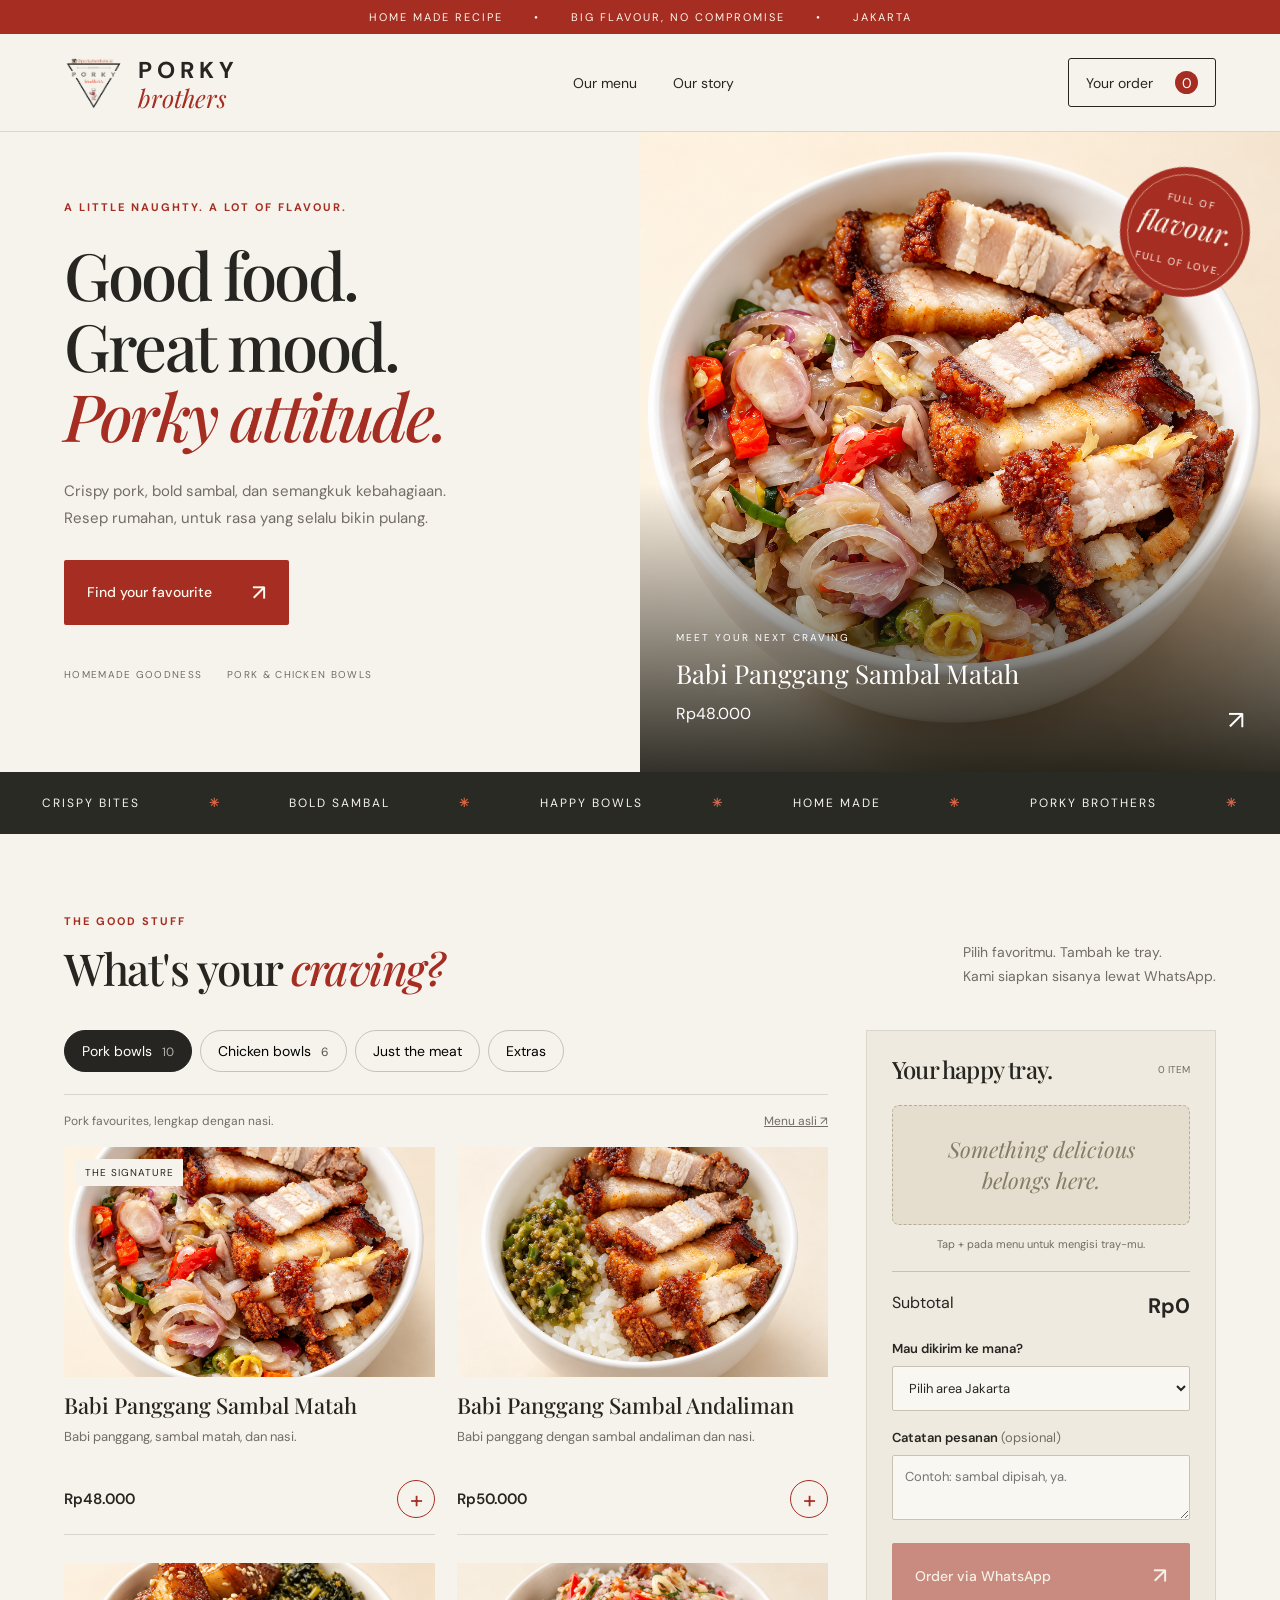
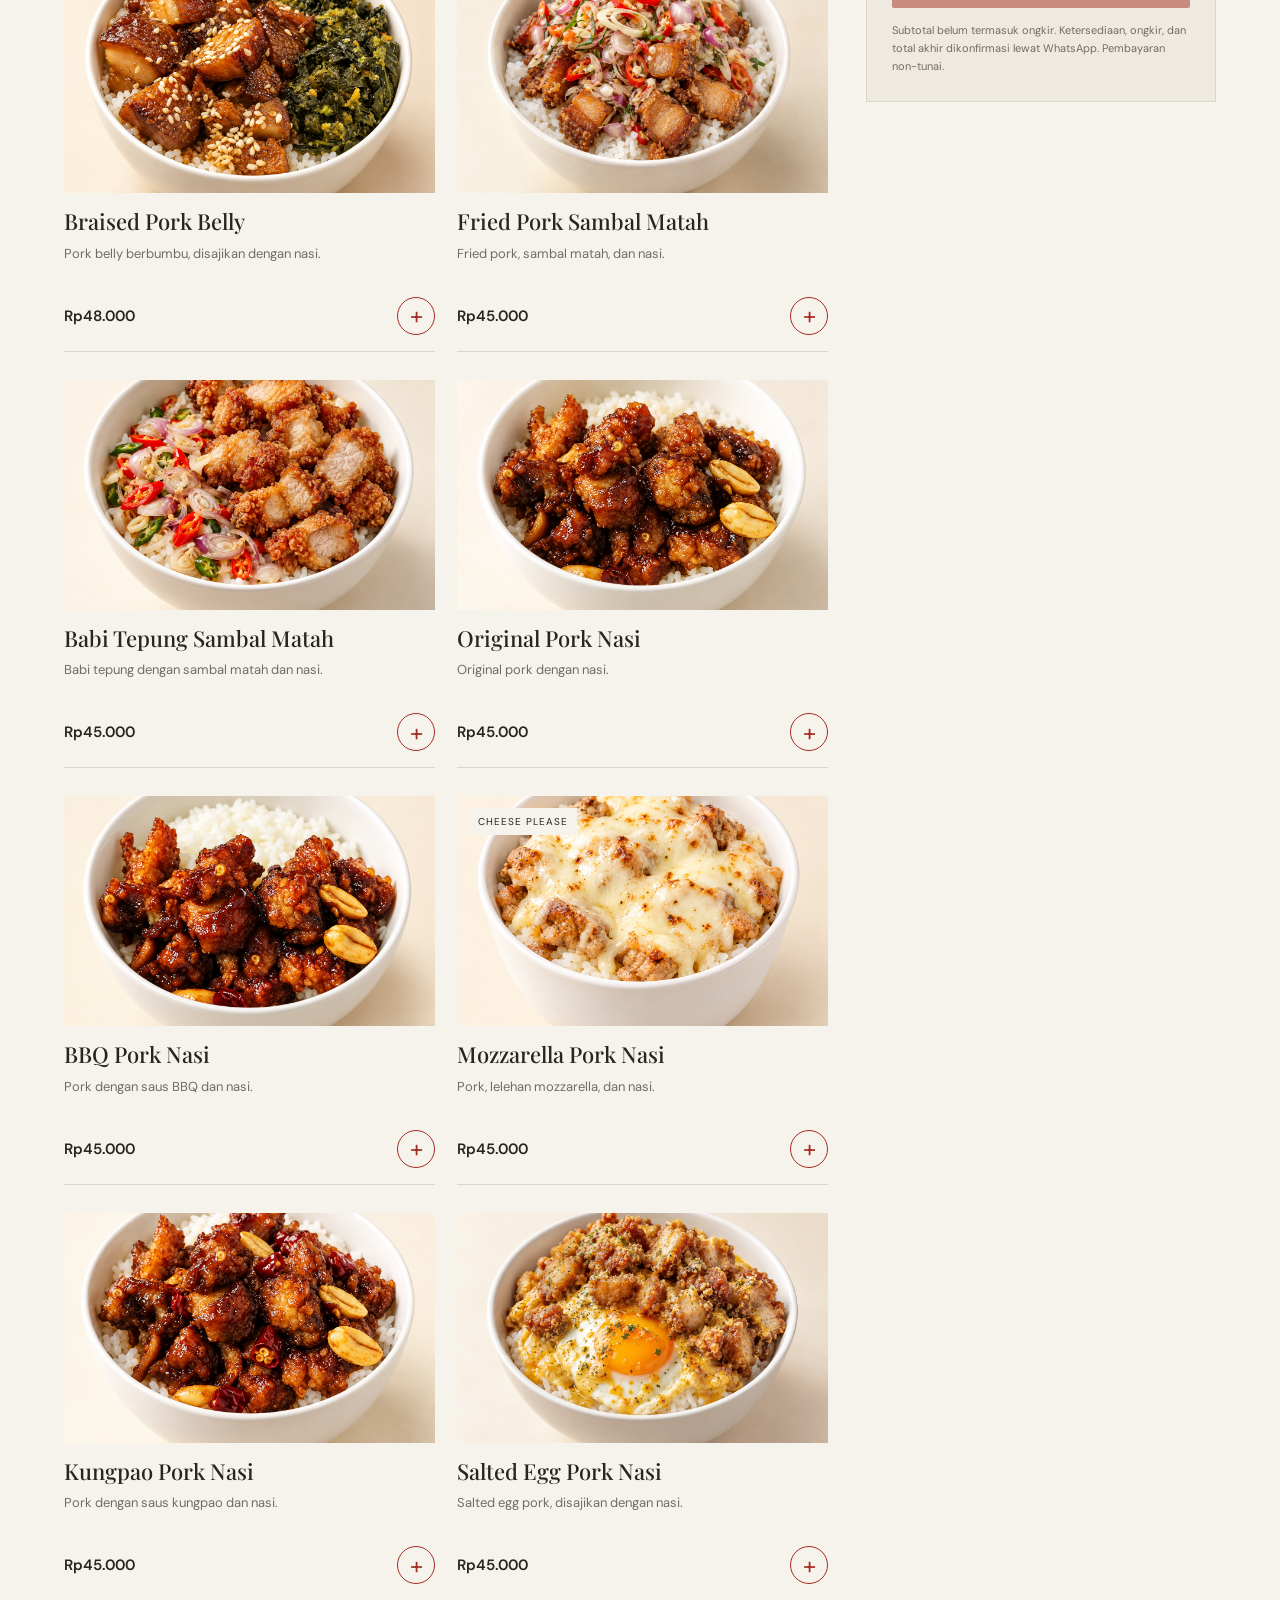
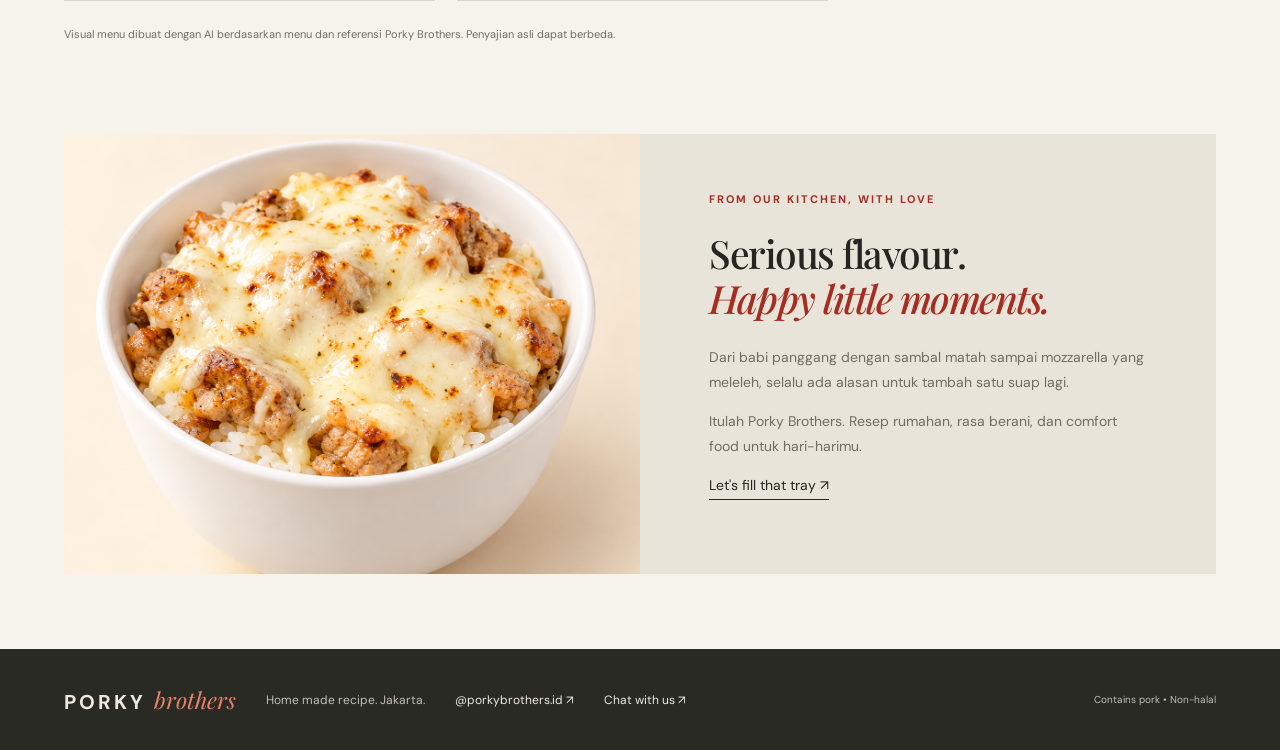
==== classic/index.html @ d67dcb83 "Publish three Porky Brothers website concepts" ====
<!doctype html>
<html lang="id"><head><meta charset="UTF-8"><meta name="viewport" content="width=device-width, initial-scale=1"><meta name="theme-color" content="#a52d22"><meta name="description" content="Porky Brothers — homemade pork and chicken rice bowls. Pilih menu favoritmu, pilih area Jakarta, dan pesan langsung lewat WhatsApp."><link rel="icon" href="../assets/logo.jpeg"><title>Porky Brothers — Big flavour. Happy bowls.</title><link rel="stylesheet" href="style.css"></head><body>
<div class="announcement">HOME MADE RECIPE <span>•</span> BIG FLAVOUR, NO COMPROMISE <span>•</span> JAKARTA</div>
<header><a class="brand" href="#" aria-label="Porky Brothers home"><img src="../assets/logo.jpeg" alt="Porky Brothers logo"><span>PORKY<em>brothers</em></span></a><nav aria-label="Navigasi utama"><a href="#menu">Our menu</a><a href="#story">Our story</a></nav><a class="bag" href="#order">Your order <span id="bag-count">0</span></a></header>
<main><section class="hero"><div class="hero-copy"><p class="eyebrow">A LITTLE NAUGHTY. A LOT OF FLAVOUR.</p><h1>Good food.<br>Great mood.<br><em>Porky attitude.</em></h1><p class="intro">Crispy pork, bold sambal, dan semangkuk kebahagiaan. Resep rumahan, untuk rasa yang selalu bikin pulang.</p><a class="button" href="#menu">Find your favourite <span>↗</span></a><div class="hero-bottom"><span>HOMEMADE GOODNESS</span><span>PORK & CHICKEN BOWLS</span></div></div><div class="hero-photo"><img src="../shared/generated/p1.png" alt="Babi panggang dengan sambal matah dan nasi" fetchpriority="high"><div class="round-stamp">FULL OF<br><i>flavour.</i><br>FULL OF LOVE.</div><div class="photo-caption"><span>MEET YOUR NEXT CRAVING</span><strong>Babi Panggang Sambal Matah</strong><span>Rp48.000 <a href="#menu" aria-label="Lihat menu">↗</a></span></div></div></section>
<div class="ribbon" aria-hidden="true">CRISPY BITES <b>✳</b> BOLD SAMBAL <b>✳</b> HAPPY BOWLS <b>✳</b> HOME MADE <b>✳</b> PORKY BROTHERS <b>✳</b></div>
<section class="menu-section" id="menu"><div class="section-heading"><div><p class="eyebrow">THE GOOD STUFF</p><h2>What's your <em>craving?</em></h2></div><p>Pilih favoritmu. Tambah ke tray.<br>Kami siapkan sisanya lewat WhatsApp.</p></div><div class="shop-layout"><div class="catalog"><div class="filters" role="group" aria-label="Kategori menu"><button class="active" data-category="pork" aria-pressed="true">Pork bowls <span>10</span></button><button data-category="chicken" aria-pressed="false">Chicken bowls <span>6</span></button><button data-category="meat" aria-pressed="false">Just the meat</button><button data-category="extras" aria-pressed="false">Extras</button></div><div class="menu-note"><span id="category-note">Pork favourites, lengkap dengan nasi.</span><a href="../assets/menu.png" target="_blank" rel="noopener">Menu asli ↗</a></div><div id="products" class="products"></div><p class="photo-note">Visual menu dibuat dengan AI berdasarkan menu dan referensi Porky Brothers. Penyajian asli dapat berbeda.</p></div>
<aside class="order-panel" id="order"><div class="order-heading"><h2>Your happy tray.</h2><span id="tray-count">0 ITEM</span></div><div id="tray" class="tray"><p>Something delicious<br>belongs here.</p></div><p id="tray-hint">Tap + pada menu untuk mengisi tray-mu.</p><div id="cart-items"></div><div class="subtotal"><span>Subtotal</span><strong id="total">Rp0</strong></div><form id="order-form"><label for="area">Mau dikirim ke mana?</label><select id="area" required><option value="">Pilih area Jakarta</option><option value="Jakarta Barat (West Jakarta)">Jakarta Barat / West</option><option value="Jakarta Selatan (South Jakarta)">Jakarta Selatan / South</option><option value="Jakarta Timur (East Jakarta)">Jakarta Timur / East</option><option value="Jakarta Pusat (Central Jakarta)">Jakarta Pusat / Central</option><option value="Jakarta Utara (North Jakarta)">Jakarta Utara / North</option></select><label for="notes">Catatan pesanan <span>(opsional)</span></label><textarea id="notes" rows="2" maxlength="500" placeholder="Contoh: sambal dipisah, ya."></textarea><button class="button checkout" id="checkout" type="submit" disabled>Order via WhatsApp <span>↗</span></button><p class="fine">Subtotal belum termasuk ongkir. Ketersediaan, ongkir, dan total akhir dikonfirmasi lewat WhatsApp. Pembayaran non-tunai.</p></form></aside></div></section>
<section class="story" id="story"><div class="story-photo"><img src="../shared/generated/p8.png" loading="lazy" alt="Mozzarella meleleh di atas rice bowl Porky Brothers"></div><div class="story-copy"><p class="eyebrow">FROM OUR KITCHEN, WITH LOVE</p><h2>Serious flavour.<br><em>Happy little moments.</em></h2><p>Dari babi panggang dengan sambal matah sampai mozzarella yang meleleh, selalu ada alasan untuk tambah satu suap lagi.</p><p>Itulah Porky Brothers. Resep rumahan, rasa berani, dan comfort food untuk hari-harimu.</p><a href="#menu">Let's fill that tray ↗</a></div></section></main><footer><a class="footer-brand" href="#">PORKY <em>brothers</em></a><p>Home made recipe. Jakarta.</p><a href="https://www.instagram.com/porkybrothers.id/" target="_blank" rel="noopener">@porkybrothers.id ↗</a><a href="https://wa.me/6285881541029" target="_blank" rel="noopener">Chat with us ↗</a><small>Contains pork • Non-halal</small></footer><a href="#order" class="mobile-cart" id="mobile-cart">Your tray <span id="mobile-summary">0 item · Rp0</span><b>↗</b></a><div id="toast" role="status" aria-live="polite"></div><script src="app.js"></script></body></html>
---- classic/style.css ----
@import url('https://fonts.googleapis.com/css2?family=DM+Sans:wght@400;500;600;700&family=Playfair+Display:ital,wght@0,500;0,600;0,700;1,500;1,600&display=swap');
:root{--paper:#f6f3ec;--ink:#262521;--red:#a52d22;--line:#dad6cc;--muted:#716d64}*{box-sizing:border-box}html{scroll-behavior:smooth;scroll-padding-top:110px}body{margin:0;background:var(--paper);color:var(--ink);font:16px 'DM Sans',sans-serif}a{color:inherit;text-decoration:none}button,input,select,textarea{font:inherit}button,a,select,textarea{-webkit-tap-highlight-color:transparent}button,a{touch-action:manipulation}button{cursor:pointer}button:disabled{cursor:not-allowed;opacity:.5}a:focus-visible,button:focus-visible,select:focus-visible,textarea:focus-visible{outline:3px solid #ce8e32;outline-offset:4px}.announcement{background:var(--red);color:#fff7eb;text-align:center;padding:10px;font-size:11px;letter-spacing:2px}.announcement span{margin:0 26px}header{height:98px;display:flex;align-items:center;justify-content:space-between;padding:0 5%;border-bottom:1px solid var(--line);background:var(--paper);position:sticky;top:0;z-index:20}.brand{display:flex;align-items:center;gap:12px}.brand img{width:62px;height:62px;object-fit:contain;mix-blend-mode:multiply}.brand>span{font-size:23px;letter-spacing:5px;font-weight:700}.brand em{display:block;letter-spacing:0;font:italic 25px 'Playfair Display',serif;color:var(--red);line-height:1}nav{display:flex;gap:36px;font-size:14px}.bag{border:1px solid var(--ink);border-radius:3px;padding:12px 17px;font-size:14px}.bag span{display:inline-grid;place-items:center;background:var(--red);color:white;border-radius:50%;width:23px;height:23px;margin-left:18px}.hero{display:grid;grid-template-columns:1fr 1fr;min-height:640px}.hero-copy{padding:68px 9% 30px 10%}.eyebrow{font-size:11px;font-weight:700;letter-spacing:2px;margin:0 0 25px;color:var(--red)}h1,h2,p{margin-top:0}h1{font:500 clamp(48px,5.1vw,78px)/1.08 'Playfair Display',Georgia,serif;letter-spacing:-2.8px;margin-bottom:27px}h1 em,h2 em{color:var(--red);font-weight:500}.intro{max-width:390px;color:var(--muted);line-height:1.8;font-size:15px}.button{background:var(--red);color:#fff8ed;border:0;padding:18px 23px;display:inline-flex;align-items:center;justify-content:space-between;gap:40px;font-weight:500;font-size:14px;border-radius:2px}.button:hover{background:#842217}.button span{font-size:22px}.hero-copy>.button{margin-top:13px}.hero-bottom{display:flex;gap:25px;flex-wrap:wrap;margin-top:43px;font-size:10px;letter-spacing:1.3px;color:var(--muted)}.hero-photo{position:relative;min-height:620px;overflow:hidden;background:#433c2e}.hero-photo>img{width:100%;height:100%;position:absolute;object-fit:cover;transition:transform 1s}.hero-photo:hover>img{transform:scale(1.035)}.hero-photo:after{content:'';position:absolute;inset:55% 0 0;background:linear-gradient(transparent,#15150fde)}.round-stamp{position:absolute;top:35px;right:30px;z-index:1;border-radius:50%;width:130px;height:130px;background:var(--red);color:#fff7eb;display:flex;flex-direction:column;justify-content:center;text-align:center;font-size:10px;letter-spacing:1.5px;transform:rotate(12deg);outline:1px solid #d59479;outline-offset:-8px}.round-stamp i{font:italic 28px 'Playfair Display',serif;letter-spacing:0}.photo-caption{position:absolute;bottom:35px;left:36px;right:36px;z-index:2;color:white;display:grid;gap:12px}.photo-caption>span:first-child{font-size:10px;letter-spacing:2px}.photo-caption strong{font:26px 'Playfair Display',serif}.photo-caption a{float:right;font-size:26px}.ribbon{background:#292a24;color:#f6f3ec;padding:23px 20px;display:flex;justify-content:space-around;gap:25px;white-space:nowrap;overflow:hidden;font-size:12px;letter-spacing:2px}.ribbon b{color:#d76548}.menu-section{padding:80px 5%}.section-heading{display:flex;justify-content:space-between;align-items:end;margin-bottom:36px}.section-heading .eyebrow{margin-bottom:15px}h2{font:500 44px/1.15 'Playfair Display',serif;letter-spacing:-1.5px;margin-bottom:0}.section-heading>p{color:var(--muted);font-size:14px;line-height:1.7;margin-bottom:5px}.shop-layout{display:grid;grid-template-columns:minmax(0,1fr) 350px;gap:38px}.filters{display:flex;gap:8px;flex-wrap:wrap;padding-bottom:22px;border-bottom:1px solid var(--line)}.filters button{background:transparent;border:1px solid #c8c3b9;border-radius:30px;padding:11px 17px;font-size:14px}.filters button.active{color:white;background:var(--ink);border-color:var(--ink)}.filters span{margin-left:6px;opacity:.65;font-size:12px}.menu-note{display:flex;justify-content:space-between;gap:10px;color:var(--muted);font-size:12px;padding:18px 0}.menu-note a{text-decoration:underline;white-space:nowrap}.products{display:grid;grid-template-columns:repeat(2,minmax(0,1fr));gap:28px 22px}.product{position:relative;min-width:0}.product-photo{height:230px;overflow:hidden;background:#e9e3d8;position:relative}.product-photo img{width:100%;height:100%;object-fit:cover;transition:transform .5s}.product:hover img{transform:scale(1.04)}.product-photo .tag{position:absolute;top:12px;left:12px;background:var(--paper);padding:7px 9px;font-size:10px;letter-spacing:1px}.product-photo .example{position:absolute;bottom:0;left:0;right:0;background:#262521bd;color:white;font-size:11px;padding:7px 10px}.product h3{font:500 22px/1.25 'Playfair Display',serif;margin:15px 0 8px}.product .description{font-size:13px;line-height:1.6;color:var(--muted);min-height:41px;margin:0 0 12px}.product-bottom{display:flex;justify-content:space-between;align-items:center;border-bottom:1px solid var(--line);padding-bottom:16px}.price{font-weight:600;font-size:15px}.add{width:38px;height:38px;border:1px solid var(--red);color:var(--red);background:transparent;font-size:24px;border-radius:50%}.add:hover{background:var(--red);color:white}.selected-label{font-size:12px;color:var(--red);margin-left:auto;margin-right:10px}.order-panel{align-self:start;position:sticky;top:120px;border:1px solid var(--line);padding:25px;background:#eeeadf;scroll-margin-top:110px}.order-heading{display:flex;align-items:center;justify-content:space-between;gap:10px}.order-heading h2{font-size:24px;letter-spacing:-.8px}.order-heading>span{font-size:10px;white-space:nowrap;color:var(--muted)}.tray{border:1px dashed #b6ac97;border-radius:7px;min-height:120px;margin-top:22px;padding:16px;display:flex;flex-wrap:wrap;gap:8px;justify-content:center;align-items:center;background:#e5dece}.tray>p{color:#857b66;text-align:center;font:italic 22px/1.4 'Playfair Display',serif;margin:0}.tray img{width:65px;height:65px;border-radius:50%;object-fit:cover;border:3px solid #faf8ef;box-shadow:0 3px 5px #26252120;animation:drop .45s both}.tray .extra-chip{padding:7px 9px;border-radius:15px;background:#faf8ef;font-size:12px;animation:drop .4s both}#tray-hint{font-size:11px;text-align:center;color:var(--muted);margin:12px 0 20px}.cart-row{display:grid;grid-template-columns:1fr auto;gap:8px;padding:12px 0;border-top:1px solid var(--line)}.cart-row strong{font-size:13px;font-weight:500;line-height:1.5}.cart-row .line-price{font-size:12px;color:var(--muted);display:block}.quantity{display:flex;align-items:center;gap:9px;font-size:13px}.quantity button{width:28px;height:30px;background:transparent;border:1px solid #bdb5a7;border-radius:3px}.subtotal{display:flex;justify-content:space-between;border-top:1px solid #c8c0b0;padding:20px 0;margin-top:8px}.subtotal strong{font-size:21px}label{display:block;font-size:13px;font-weight:600;margin-bottom:9px}label span{font-weight:400;color:var(--muted)}select,textarea{width:100%;padding:12px;border:1px solid #c9c2b4;background:#f9f7f1;color:var(--ink);border-radius:2px;font-size:13px;margin-bottom:18px}textarea{resize:vertical;min-height:65px}.checkout{width:100%;gap:8px}.fine,.photo-note{font-size:11px;color:var(--muted);line-height:1.65}.fine{margin:13px 0 0}.photo-note{margin-top:24px}.extra-photo{height:100px;display:flex;align-items:center;justify-content:center;background:#e8e0d0;font:italic 30px 'Playfair Display',serif;color:var(--red)}.story{display:grid;grid-template-columns:1fr 1fr;background:#e9e4d9;margin:0 5% 75px}.story-photo{height:440px;overflow:hidden}.story-photo img{width:100%;height:100%;object-fit:cover;object-position:center 40%}.story-copy{padding:58px 12%}.story h2{font-size:39px;margin-bottom:24px}.story p:not(.eyebrow){font-size:14px;line-height:1.8;color:var(--muted)}.story-copy>a{font-size:14px;border-bottom:1px solid var(--ink);padding-bottom:5px}footer{background:#292a24;color:#eee9df;display:flex;align-items:center;gap:30px;padding:35px 5%;flex-wrap:wrap;font-size:12px}footer p{margin:0;color:#c3bfb4}.footer-brand{font-weight:700;letter-spacing:3px;font-size:20px}.footer-brand em{font:italic 23px 'Playfair Display',serif;letter-spacing:0;color:#e58468}footer small{margin-left:auto;color:#c3bfb4}.mobile-cart{display:none}#toast{position:fixed;left:50%;bottom:28px;transform:translate(-50%,30px);background:#292a24;color:white;border:1px solid #706957;border-radius:4px;padding:13px 22px;font-size:14px;z-index:40;opacity:0;pointer-events:none;transition:.25s;max-width:90%;text-align:center}#toast.show{opacity:1;transform:translate(-50%,0)}@keyframes drop{from{opacity:0;transform:translateY(-25px) rotate(-12deg) scale(.7)}to{opacity:1;transform:none}}@media(min-width:1550px){body{max-width:1700px;margin:auto}.hero-copy{padding-top:85px}}@media(max-width:1100px){.shop-layout{grid-template-columns:minmax(0,1fr) 310px;gap:24px}.product-photo{height:185px}.hero{min-height:550px}.hero-photo{min-height:550px}.hero-copy{padding-top:48px}h1{font-size:59px}.hero-bottom{gap:12px}.story-copy{padding:45px 9%}}@media(max-width:800px){header{height:80px;padding:0 5%}nav{display:none}.brand img{width:46px;height:46px}.brand>span{font-size:19px}.brand em{font-size:21px}.bag{padding:9px 12px}.hero-copy{padding:38px 8%}.hero{grid-template-columns:1fr}.hero-photo{min-height:430px}.hero h1{font-size:64px}.hero-bottom{margin-top:25px}.hero .intro{max-width:460px}.round-stamp{width:110px;height:110px}.hero-photo img{object-position:center 47%}.ribbon{justify-content:flex-start}.menu-section{padding:48px 5%}.section-heading{display:block}.section-heading>p{margin-top:18px}.section-heading h2{font-size:39px}.shop-layout{grid-template-columns:1fr}.order-panel{position:static;margin-top:22px;padding:25px}.product-photo{height:220px}.story{grid-template-columns:1fr;margin-bottom:40px}.story-photo{height:300px}.story-copy{padding:35px 8%}.story h2{font-size:36px}footer{padding-bottom:110px;gap:20px}footer small{margin:0;width:100%}.mobile-cart{display:flex;position:fixed;bottom:16px;left:5%;right:5%;justify-content:space-between;align-items:center;background:var(--red);color:white;padding:18px 20px;border-radius:4px;box-shadow:0 5px 25px #0003;z-index:30;font-size:14px}.mobile-cart span{font-size:13px}#toast{bottom:87px}.announcement{font-size:9px;letter-spacing:1px}.announcement span{margin:0 9px}}@media(max-width:440px){.hero h1{font-size:53px;letter-spacing:-2px}.hero-photo{min-height:360px}.photo-caption{left:24px;right:24px}.photo-caption strong{font-size:23px}.products{gap:24px 14px}.product-photo{height:165px}.product h3{font-size:19px}.product .description{font-size:12px;min-height:58px}.filters{gap:7px}.filters button{padding:10px 12px;font-size:12px}.menu-note{font-size:11px}.selected-label{font-size:11px;margin-right:5px}.price{font-size:13px}.add{width:33px;height:33px}.hero-copy{padding:35px 6%}.product-photo .tag{font-size:8px;padding:6px;left:8px;top:8px}}@media(prefers-reduced-motion:reduce){html{scroll-behavior:auto}*,*:before,*:after{animation:none!important;transition:none!important}}
.menu-crop{width:100%;height:100%;background-image:url("../assets/menu.png");background-repeat:no-repeat}.matah-crop{background-size:735% 582%;background-position:21.4% 24.5%}.egg-crop{background-size:826% 646%;background-position:69.4% 49.2%}.product:has(.extra-photo) .product-photo{height:100px}
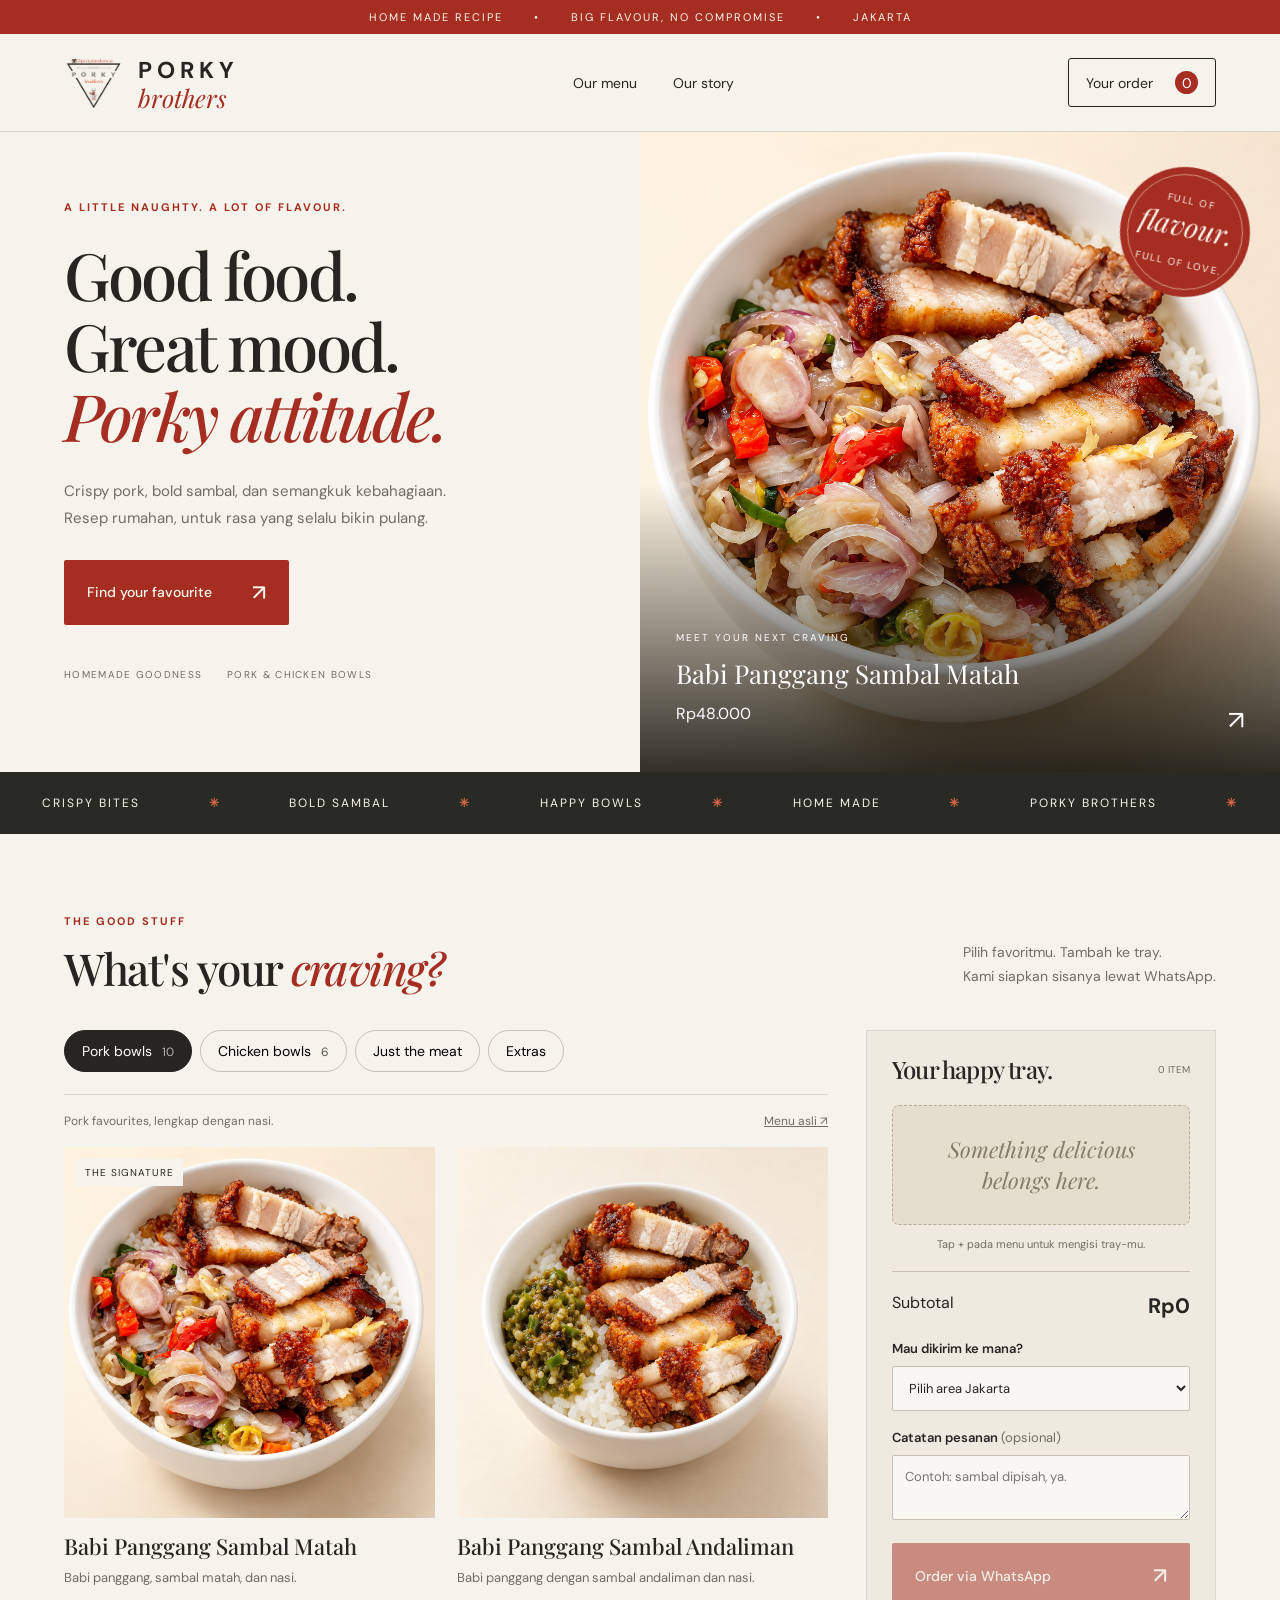
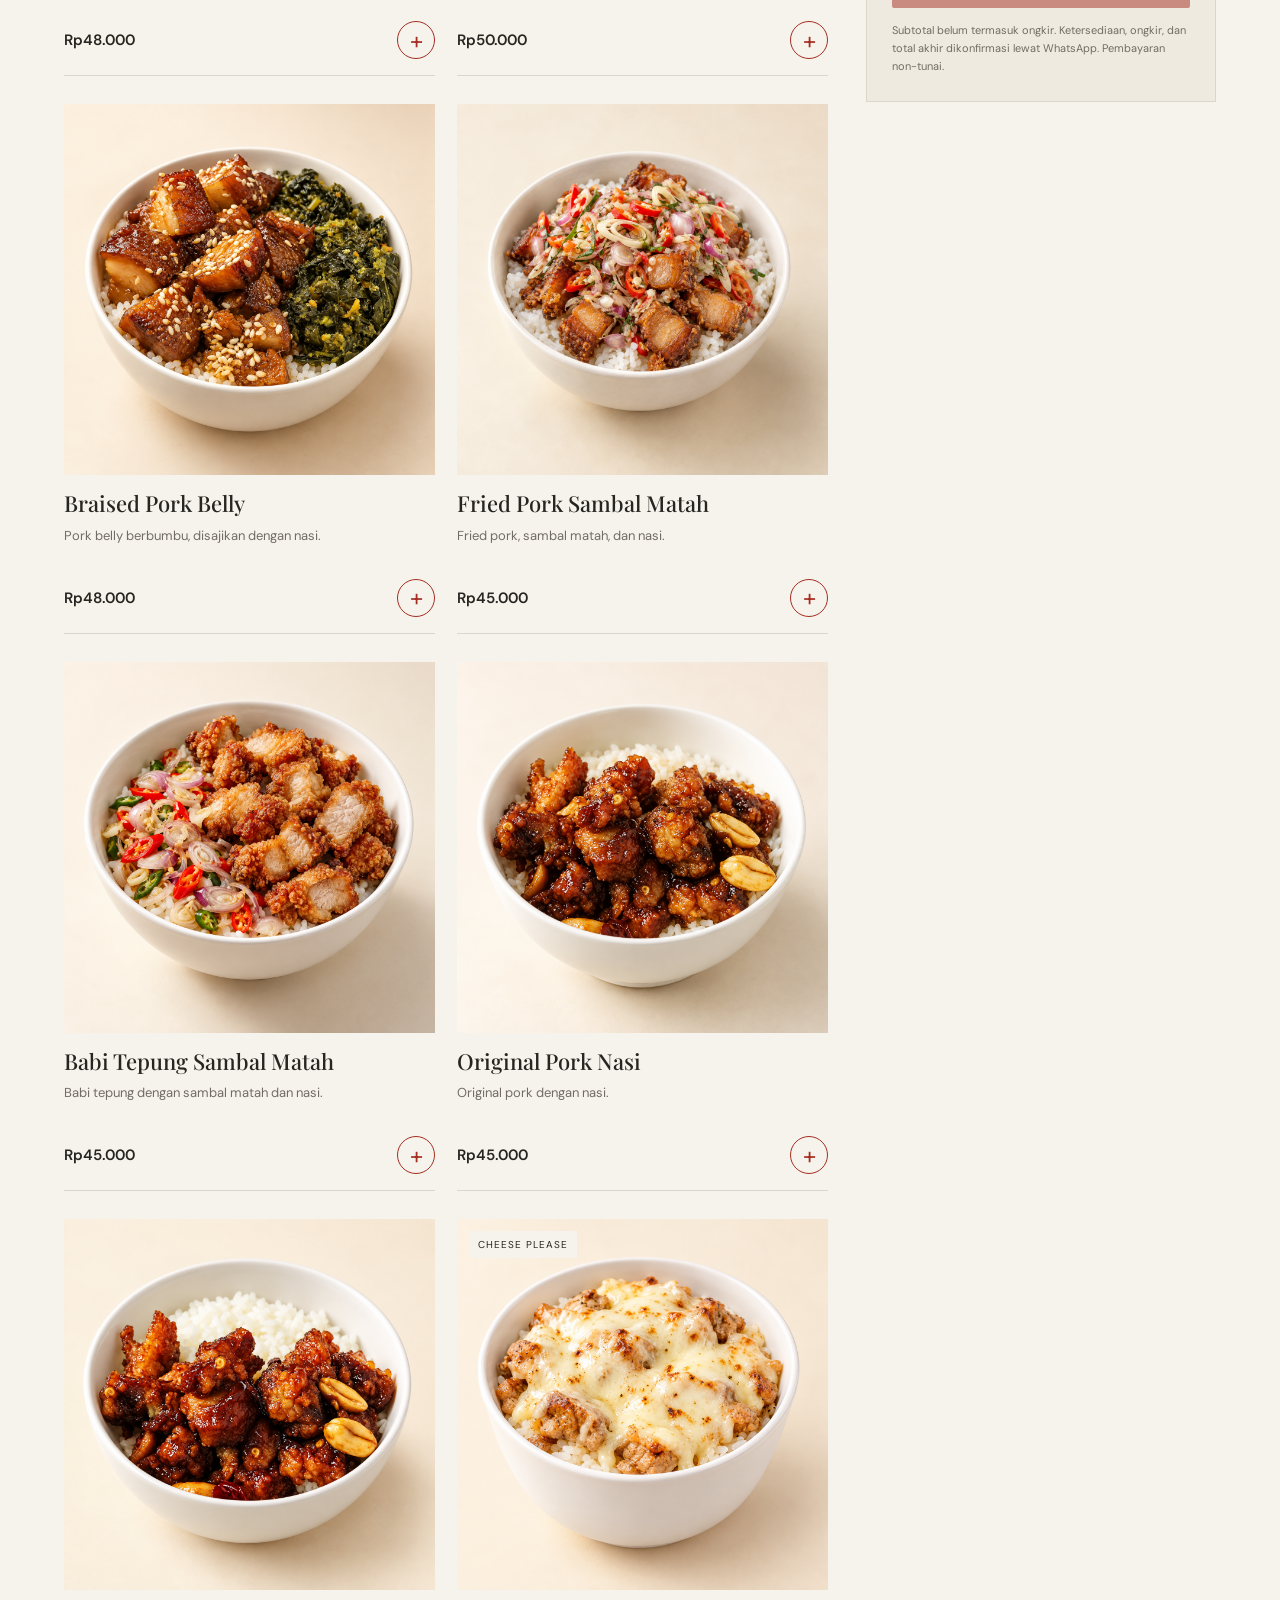
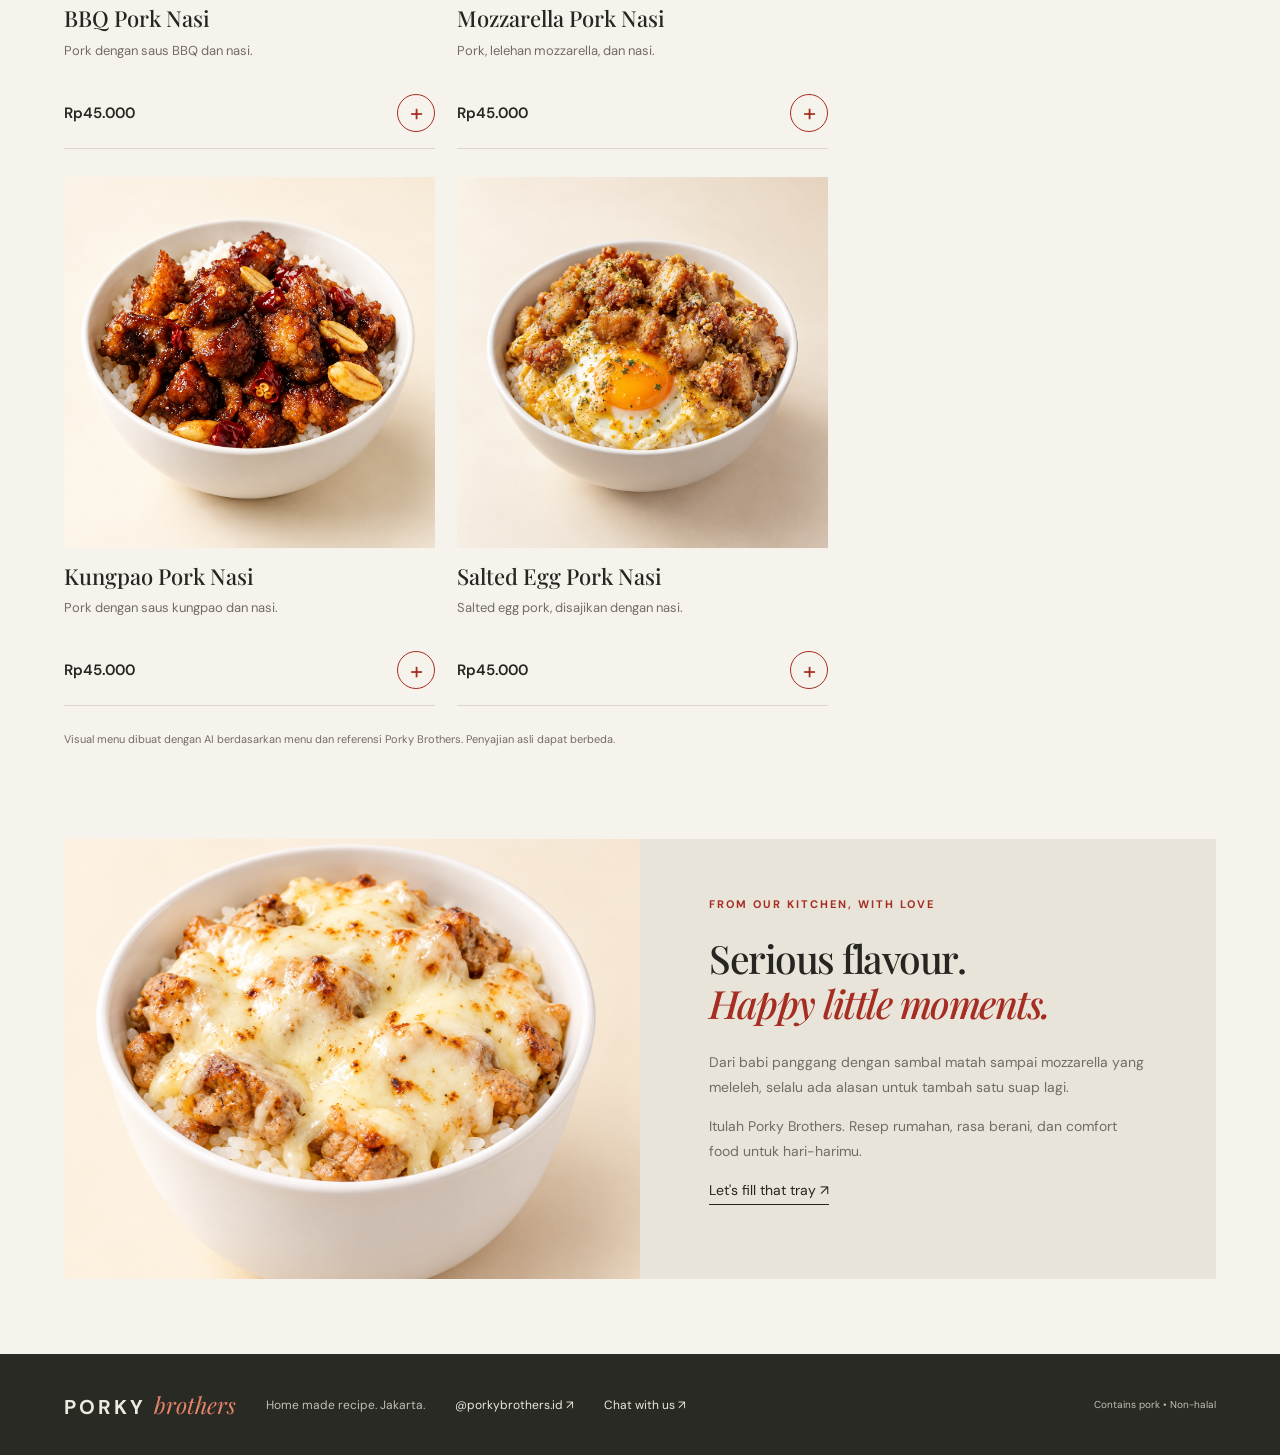
==== commit 1c85b12e: "Refresh cached classic image styles" ====
--- a/classic/index.html
+++ b/classic/index.html
@@ -1,5 +1,5 @@
 <!doctype html>
-<html lang="id"><head><meta charset="UTF-8"><meta name="viewport" content="width=device-width, initial-scale=1"><meta name="theme-color" content="#a52d22"><meta name="description" content="Porky Brothers — homemade pork and chicken rice bowls. Pilih menu favoritmu, pilih area Jakarta, dan pesan langsung lewat WhatsApp."><link rel="icon" href="../assets/logo.jpeg"><title>Porky Brothers — Big flavour. Happy bowls.</title><link rel="stylesheet" href="style.css"></head><body>
+<html lang="id"><head><meta charset="UTF-8"><meta name="viewport" content="width=device-width, initial-scale=1"><meta name="theme-color" content="#a52d22"><meta name="description" content="Porky Brothers — homemade pork and chicken rice bowls. Pilih menu favoritmu, pilih area Jakarta, dan pesan langsung lewat WhatsApp."><link rel="icon" href="../assets/logo.jpeg"><title>Porky Brothers — Big flavour. Happy bowls.</title><link rel="stylesheet" href="style.css?v=full-menu-images"></head><body>
 <div class="announcement">HOME MADE RECIPE <span>•</span> BIG FLAVOUR, NO COMPROMISE <span>•</span> JAKARTA</div>
 <header><a class="brand" href="#" aria-label="Porky Brothers home"><img src="../assets/logo.jpeg" alt="Porky Brothers logo"><span>PORKY<em>brothers</em></span></a><nav aria-label="Navigasi utama"><a href="#menu">Our menu</a><a href="#story">Our story</a></nav><a class="bag" href="#order">Your order <span id="bag-count">0</span></a></header>
 <main><section class="hero"><div class="hero-copy"><p class="eyebrow">A LITTLE NAUGHTY. A LOT OF FLAVOUR.</p><h1>Good food.<br>Great mood.<br><em>Porky attitude.</em></h1><p class="intro">Crispy pork, bold sambal, dan semangkuk kebahagiaan. Resep rumahan, untuk rasa yang selalu bikin pulang.</p><a class="button" href="#menu">Find your favourite <span>↗</span></a><div class="hero-bottom"><span>HOMEMADE GOODNESS</span><span>PORK & CHICKEN BOWLS</span></div></div><div class="hero-photo"><img src="../shared/generated/p1.png" alt="Babi panggang dengan sambal matah dan nasi" fetchpriority="high"><div class="round-stamp">FULL OF<br><i>flavour.</i><br>FULL OF LOVE.</div><div class="photo-caption"><span>MEET YOUR NEXT CRAVING</span><strong>Babi Panggang Sambal Matah</strong><span>Rp48.000 <a href="#menu" aria-label="Lihat menu">↗</a></span></div></div></section>
--- a/classic/style.css
+++ b/classic/style.css
@@ -1,3 +1,3 @@
 @import url('https://fonts.googleapis.com/css2?family=DM+Sans:wght@400;500;600;700&family=Playfair+Display:ital,wght@0,500;0,600;0,700;1,500;1,600&display=swap');
-:root{--paper:#f6f3ec;--ink:#262521;--red:#a52d22;--line:#dad6cc;--muted:#716d64}*{box-sizing:border-box}html{scroll-behavior:smooth;scroll-padding-top:110px}body{margin:0;background:var(--paper);color:var(--ink);font:16px 'DM Sans',sans-serif}a{color:inherit;text-decoration:none}button,input,select,textarea{font:inherit}button,a,select,textarea{-webkit-tap-highlight-color:transparent}button,a{touch-action:manipulation}button{cursor:pointer}button:disabled{cursor:not-allowed;opacity:.5}a:focus-visible,button:focus-visible,select:focus-visible,textarea:focus-visible{outline:3px solid #ce8e32;outline-offset:4px}.announcement{background:var(--red);color:#fff7eb;text-align:center;padding:10px;font-size:11px;letter-spacing:2px}.announcement span{margin:0 26px}header{height:98px;display:flex;align-items:center;justify-content:space-between;padding:0 5%;border-bottom:1px solid var(--line);background:var(--paper);position:sticky;top:0;z-index:20}.brand{display:flex;align-items:center;gap:12px}.brand img{width:62px;height:62px;object-fit:contain;mix-blend-mode:multiply}.brand>span{font-size:23px;letter-spacing:5px;font-weight:700}.brand em{display:block;letter-spacing:0;font:italic 25px 'Playfair Display',serif;color:var(--red);line-height:1}nav{display:flex;gap:36px;font-size:14px}.bag{border:1px solid var(--ink);border-radius:3px;padding:12px 17px;font-size:14px}.bag span{display:inline-grid;place-items:center;background:var(--red);color:white;border-radius:50%;width:23px;height:23px;margin-left:18px}.hero{display:grid;grid-template-columns:1fr 1fr;min-height:640px}.hero-copy{padding:68px 9% 30px 10%}.eyebrow{font-size:11px;font-weight:700;letter-spacing:2px;margin:0 0 25px;color:var(--red)}h1,h2,p{margin-top:0}h1{font:500 clamp(48px,5.1vw,78px)/1.08 'Playfair Display',Georgia,serif;letter-spacing:-2.8px;margin-bottom:27px}h1 em,h2 em{color:var(--red);font-weight:500}.intro{max-width:390px;color:var(--muted);line-height:1.8;font-size:15px}.button{background:var(--red);color:#fff8ed;border:0;padding:18px 23px;display:inline-flex;align-items:center;justify-content:space-between;gap:40px;font-weight:500;font-size:14px;border-radius:2px}.button:hover{background:#842217}.button span{font-size:22px}.hero-copy>.button{margin-top:13px}.hero-bottom{display:flex;gap:25px;flex-wrap:wrap;margin-top:43px;font-size:10px;letter-spacing:1.3px;color:var(--muted)}.hero-photo{position:relative;min-height:620px;overflow:hidden;background:#433c2e}.hero-photo>img{width:100%;height:100%;position:absolute;object-fit:cover;transition:transform 1s}.hero-photo:hover>img{transform:scale(1.035)}.hero-photo:after{content:'';position:absolute;inset:55% 0 0;background:linear-gradient(transparent,#15150fde)}.round-stamp{position:absolute;top:35px;right:30px;z-index:1;border-radius:50%;width:130px;height:130px;background:var(--red);color:#fff7eb;display:flex;flex-direction:column;justify-content:center;text-align:center;font-size:10px;letter-spacing:1.5px;transform:rotate(12deg);outline:1px solid #d59479;outline-offset:-8px}.round-stamp i{font:italic 28px 'Playfair Display',serif;letter-spacing:0}.photo-caption{position:absolute;bottom:35px;left:36px;right:36px;z-index:2;color:white;display:grid;gap:12px}.photo-caption>span:first-child{font-size:10px;letter-spacing:2px}.photo-caption strong{font:26px 'Playfair Display',serif}.photo-caption a{float:right;font-size:26px}.ribbon{background:#292a24;color:#f6f3ec;padding:23px 20px;display:flex;justify-content:space-around;gap:25px;white-space:nowrap;overflow:hidden;font-size:12px;letter-spacing:2px}.ribbon b{color:#d76548}.menu-section{padding:80px 5%}.section-heading{display:flex;justify-content:space-between;align-items:end;margin-bottom:36px}.section-heading .eyebrow{margin-bottom:15px}h2{font:500 44px/1.15 'Playfair Display',serif;letter-spacing:-1.5px;margin-bottom:0}.section-heading>p{color:var(--muted);font-size:14px;line-height:1.7;margin-bottom:5px}.shop-layout{display:grid;grid-template-columns:minmax(0,1fr) 350px;gap:38px}.filters{display:flex;gap:8px;flex-wrap:wrap;padding-bottom:22px;border-bottom:1px solid var(--line)}.filters button{background:transparent;border:1px solid #c8c3b9;border-radius:30px;padding:11px 17px;font-size:14px}.filters button.active{color:white;background:var(--ink);border-color:var(--ink)}.filters span{margin-left:6px;opacity:.65;font-size:12px}.menu-note{display:flex;justify-content:space-between;gap:10px;color:var(--muted);font-size:12px;padding:18px 0}.menu-note a{text-decoration:underline;white-space:nowrap}.products{display:grid;grid-template-columns:repeat(2,minmax(0,1fr));gap:28px 22px}.product{position:relative;min-width:0}.product-photo{height:230px;overflow:hidden;background:#e9e3d8;position:relative}.product-photo img{width:100%;height:100%;object-fit:cover;transition:transform .5s}.product:hover img{transform:scale(1.04)}.product-photo .tag{position:absolute;top:12px;left:12px;background:var(--paper);padding:7px 9px;font-size:10px;letter-spacing:1px}.product-photo .example{position:absolute;bottom:0;left:0;right:0;background:#262521bd;color:white;font-size:11px;padding:7px 10px}.product h3{font:500 22px/1.25 'Playfair Display',serif;margin:15px 0 8px}.product .description{font-size:13px;line-height:1.6;color:var(--muted);min-height:41px;margin:0 0 12px}.product-bottom{display:flex;justify-content:space-between;align-items:center;border-bottom:1px solid var(--line);padding-bottom:16px}.price{font-weight:600;font-size:15px}.add{width:38px;height:38px;border:1px solid var(--red);color:var(--red);background:transparent;font-size:24px;border-radius:50%}.add:hover{background:var(--red);color:white}.selected-label{font-size:12px;color:var(--red);margin-left:auto;margin-right:10px}.order-panel{align-self:start;position:sticky;top:120px;border:1px solid var(--line);padding:25px;background:#eeeadf;scroll-margin-top:110px}.order-heading{display:flex;align-items:center;justify-content:space-between;gap:10px}.order-heading h2{font-size:24px;letter-spacing:-.8px}.order-heading>span{font-size:10px;white-space:nowrap;color:var(--muted)}.tray{border:1px dashed #b6ac97;border-radius:7px;min-height:120px;margin-top:22px;padding:16px;display:flex;flex-wrap:wrap;gap:8px;justify-content:center;align-items:center;background:#e5dece}.tray>p{color:#857b66;text-align:center;font:italic 22px/1.4 'Playfair Display',serif;margin:0}.tray img{width:65px;height:65px;border-radius:50%;object-fit:cover;border:3px solid #faf8ef;box-shadow:0 3px 5px #26252120;animation:drop .45s both}.tray .extra-chip{padding:7px 9px;border-radius:15px;background:#faf8ef;font-size:12px;animation:drop .4s both}#tray-hint{font-size:11px;text-align:center;color:var(--muted);margin:12px 0 20px}.cart-row{display:grid;grid-template-columns:1fr auto;gap:8px;padding:12px 0;border-top:1px solid var(--line)}.cart-row strong{font-size:13px;font-weight:500;line-height:1.5}.cart-row .line-price{font-size:12px;color:var(--muted);display:block}.quantity{display:flex;align-items:center;gap:9px;font-size:13px}.quantity button{width:28px;height:30px;background:transparent;border:1px solid #bdb5a7;border-radius:3px}.subtotal{display:flex;justify-content:space-between;border-top:1px solid #c8c0b0;padding:20px 0;margin-top:8px}.subtotal strong{font-size:21px}label{display:block;font-size:13px;font-weight:600;margin-bottom:9px}label span{font-weight:400;color:var(--muted)}select,textarea{width:100%;padding:12px;border:1px solid #c9c2b4;background:#f9f7f1;color:var(--ink);border-radius:2px;font-size:13px;margin-bottom:18px}textarea{resize:vertical;min-height:65px}.checkout{width:100%;gap:8px}.fine,.photo-note{font-size:11px;color:var(--muted);line-height:1.65}.fine{margin:13px 0 0}.photo-note{margin-top:24px}.extra-photo{height:100px;display:flex;align-items:center;justify-content:center;background:#e8e0d0;font:italic 30px 'Playfair Display',serif;color:var(--red)}.story{display:grid;grid-template-columns:1fr 1fr;background:#e9e4d9;margin:0 5% 75px}.story-photo{height:440px;overflow:hidden}.story-photo img{width:100%;height:100%;object-fit:cover;object-position:center 40%}.story-copy{padding:58px 12%}.story h2{font-size:39px;margin-bottom:24px}.story p:not(.eyebrow){font-size:14px;line-height:1.8;color:var(--muted)}.story-copy>a{font-size:14px;border-bottom:1px solid var(--ink);padding-bottom:5px}footer{background:#292a24;color:#eee9df;display:flex;align-items:center;gap:30px;padding:35px 5%;flex-wrap:wrap;font-size:12px}footer p{margin:0;color:#c3bfb4}.footer-brand{font-weight:700;letter-spacing:3px;font-size:20px}.footer-brand em{font:italic 23px 'Playfair Display',serif;letter-spacing:0;color:#e58468}footer small{margin-left:auto;color:#c3bfb4}.mobile-cart{display:none}#toast{position:fixed;left:50%;bottom:28px;transform:translate(-50%,30px);background:#292a24;color:white;border:1px solid #706957;border-radius:4px;padding:13px 22px;font-size:14px;z-index:40;opacity:0;pointer-events:none;transition:.25s;max-width:90%;text-align:center}#toast.show{opacity:1;transform:translate(-50%,0)}@keyframes drop{from{opacity:0;transform:translateY(-25px) rotate(-12deg) scale(.7)}to{opacity:1;transform:none}}@media(min-width:1550px){body{max-width:1700px;margin:auto}.hero-copy{padding-top:85px}}@media(max-width:1100px){.shop-layout{grid-template-columns:minmax(0,1fr) 310px;gap:24px}.product-photo{height:185px}.hero{min-height:550px}.hero-photo{min-height:550px}.hero-copy{padding-top:48px}h1{font-size:59px}.hero-bottom{gap:12px}.story-copy{padding:45px 9%}}@media(max-width:800px){header{height:80px;padding:0 5%}nav{display:none}.brand img{width:46px;height:46px}.brand>span{font-size:19px}.brand em{font-size:21px}.bag{padding:9px 12px}.hero-copy{padding:38px 8%}.hero{grid-template-columns:1fr}.hero-photo{min-height:430px}.hero h1{font-size:64px}.hero-bottom{margin-top:25px}.hero .intro{max-width:460px}.round-stamp{width:110px;height:110px}.hero-photo img{object-position:center 47%}.ribbon{justify-content:flex-start}.menu-section{padding:48px 5%}.section-heading{display:block}.section-heading>p{margin-top:18px}.section-heading h2{font-size:39px}.shop-layout{grid-template-columns:1fr}.order-panel{position:static;margin-top:22px;padding:25px}.product-photo{height:220px}.story{grid-template-columns:1fr;margin-bottom:40px}.story-photo{height:300px}.story-copy{padding:35px 8%}.story h2{font-size:36px}footer{padding-bottom:110px;gap:20px}footer small{margin:0;width:100%}.mobile-cart{display:flex;position:fixed;bottom:16px;left:5%;right:5%;justify-content:space-between;align-items:center;background:var(--red);color:white;padding:18px 20px;border-radius:4px;box-shadow:0 5px 25px #0003;z-index:30;font-size:14px}.mobile-cart span{font-size:13px}#toast{bottom:87px}.announcement{font-size:9px;letter-spacing:1px}.announcement span{margin:0 9px}}@media(max-width:440px){.hero h1{font-size:53px;letter-spacing:-2px}.hero-photo{min-height:360px}.photo-caption{left:24px;right:24px}.photo-caption strong{font-size:23px}.products{gap:24px 14px}.product-photo{height:165px}.product h3{font-size:19px}.product .description{font-size:12px;min-height:58px}.filters{gap:7px}.filters button{padding:10px 12px;font-size:12px}.menu-note{font-size:11px}.selected-label{font-size:11px;margin-right:5px}.price{font-size:13px}.add{width:33px;height:33px}.hero-copy{padding:35px 6%}.product-photo .tag{font-size:8px;padding:6px;left:8px;top:8px}}@media(prefers-reduced-motion:reduce){html{scroll-behavior:auto}*,*:before,*:after{animation:none!important;transition:none!important}}
+:root{--paper:#f6f3ec;--ink:#262521;--red:#a52d22;--line:#dad6cc;--muted:#716d64}*{box-sizing:border-box}html{scroll-behavior:smooth;scroll-padding-top:110px}body{margin:0;background:var(--paper);color:var(--ink);font:16px 'DM Sans',sans-serif}a{color:inherit;text-decoration:none}button,input,select,textarea{font:inherit}button,a,select,textarea{-webkit-tap-highlight-color:transparent}button,a{touch-action:manipulation}button{cursor:pointer}button:disabled{cursor:not-allowed;opacity:.5}a:focus-visible,button:focus-visible,select:focus-visible,textarea:focus-visible{outline:3px solid #ce8e32;outline-offset:4px}.announcement{background:var(--red);color:#fff7eb;text-align:center;padding:10px;font-size:11px;letter-spacing:2px}.announcement span{margin:0 26px}header{height:98px;display:flex;align-items:center;justify-content:space-between;padding:0 5%;border-bottom:1px solid var(--line);background:var(--paper);position:sticky;top:0;z-index:20}.brand{display:flex;align-items:center;gap:12px}.brand img{width:62px;height:62px;object-fit:contain;mix-blend-mode:multiply}.brand>span{font-size:23px;letter-spacing:5px;font-weight:700}.brand em{display:block;letter-spacing:0;font:italic 25px 'Playfair Display',serif;color:var(--red);line-height:1}nav{display:flex;gap:36px;font-size:14px}.bag{border:1px solid var(--ink);border-radius:3px;padding:12px 17px;font-size:14px}.bag span{display:inline-grid;place-items:center;background:var(--red);color:white;border-radius:50%;width:23px;height:23px;margin-left:18px}.hero{display:grid;grid-template-columns:1fr 1fr;min-height:640px}.hero-copy{padding:68px 9% 30px 10%}.eyebrow{font-size:11px;font-weight:700;letter-spacing:2px;margin:0 0 25px;color:var(--red)}h1,h2,p{margin-top:0}h1{font:500 clamp(48px,5.1vw,78px)/1.08 'Playfair Display',Georgia,serif;letter-spacing:-2.8px;margin-bottom:27px}h1 em,h2 em{color:var(--red);font-weight:500}.intro{max-width:390px;color:var(--muted);line-height:1.8;font-size:15px}.button{background:var(--red);color:#fff8ed;border:0;padding:18px 23px;display:inline-flex;align-items:center;justify-content:space-between;gap:40px;font-weight:500;font-size:14px;border-radius:2px}.button:hover{background:#842217}.button span{font-size:22px}.hero-copy>.button{margin-top:13px}.hero-bottom{display:flex;gap:25px;flex-wrap:wrap;margin-top:43px;font-size:10px;letter-spacing:1.3px;color:var(--muted)}.hero-photo{position:relative;min-height:620px;overflow:hidden;background:#433c2e}.hero-photo>img{width:100%;height:100%;position:absolute;object-fit:cover;transition:transform 1s}.hero-photo:hover>img{transform:scale(1.035)}.hero-photo:after{content:'';position:absolute;inset:55% 0 0;background:linear-gradient(transparent,#15150fde)}.round-stamp{position:absolute;top:35px;right:30px;z-index:1;border-radius:50%;width:130px;height:130px;background:var(--red);color:#fff7eb;display:flex;flex-direction:column;justify-content:center;text-align:center;font-size:10px;letter-spacing:1.5px;transform:rotate(12deg);outline:1px solid #d59479;outline-offset:-8px}.round-stamp i{font:italic 28px 'Playfair Display',serif;letter-spacing:0}.photo-caption{position:absolute;bottom:35px;left:36px;right:36px;z-index:2;color:white;display:grid;gap:12px}.photo-caption>span:first-child{font-size:10px;letter-spacing:2px}.photo-caption strong{font:26px 'Playfair Display',serif}.photo-caption a{float:right;font-size:26px}.ribbon{background:#292a24;color:#f6f3ec;padding:23px 20px;display:flex;justify-content:space-around;gap:25px;white-space:nowrap;overflow:hidden;font-size:12px;letter-spacing:2px}.ribbon b{color:#d76548}.menu-section{padding:80px 5%}.section-heading{display:flex;justify-content:space-between;align-items:end;margin-bottom:36px}.section-heading .eyebrow{margin-bottom:15px}h2{font:500 44px/1.15 'Playfair Display',serif;letter-spacing:-1.5px;margin-bottom:0}.section-heading>p{color:var(--muted);font-size:14px;line-height:1.7;margin-bottom:5px}.shop-layout{display:grid;grid-template-columns:minmax(0,1fr) 350px;gap:38px}.filters{display:flex;gap:8px;flex-wrap:wrap;padding-bottom:22px;border-bottom:1px solid var(--line)}.filters button{background:transparent;border:1px solid #c8c3b9;border-radius:30px;padding:11px 17px;font-size:14px}.filters button.active{color:white;background:var(--ink);border-color:var(--ink)}.filters span{margin-left:6px;opacity:.65;font-size:12px}.menu-note{display:flex;justify-content:space-between;gap:10px;color:var(--muted);font-size:12px;padding:18px 0}.menu-note a{text-decoration:underline;white-space:nowrap}.products{display:grid;grid-template-columns:repeat(2,minmax(0,1fr));gap:28px 22px}.product{position:relative;min-width:0}.product-photo{aspect-ratio:1 / 1;height:auto;overflow:hidden;background:#e9e3d8;position:relative}.product-photo img{display:block;width:100%;height:100%;object-fit:contain;transition:transform .5s}.product-photo .tag{position:absolute;top:12px;left:12px;background:var(--paper);padding:7px 9px;font-size:10px;letter-spacing:1px}.product-photo .example{position:absolute;bottom:0;left:0;right:0;background:#262521bd;color:white;font-size:11px;padding:7px 10px}.product h3{font:500 22px/1.25 'Playfair Display',serif;margin:15px 0 8px}.product .description{font-size:13px;line-height:1.6;color:var(--muted);min-height:41px;margin:0 0 12px}.product-bottom{display:flex;justify-content:space-between;align-items:center;border-bottom:1px solid var(--line);padding-bottom:16px}.price{font-weight:600;font-size:15px}.add{width:38px;height:38px;border:1px solid var(--red);color:var(--red);background:transparent;font-size:24px;border-radius:50%}.add:hover{background:var(--red);color:white}.selected-label{font-size:12px;color:var(--red);margin-left:auto;margin-right:10px}.order-panel{align-self:start;position:sticky;top:120px;border:1px solid var(--line);padding:25px;background:#eeeadf;scroll-margin-top:110px}.order-heading{display:flex;align-items:center;justify-content:space-between;gap:10px}.order-heading h2{font-size:24px;letter-spacing:-.8px}.order-heading>span{font-size:10px;white-space:nowrap;color:var(--muted)}.tray{border:1px dashed #b6ac97;border-radius:7px;min-height:120px;margin-top:22px;padding:16px;display:flex;flex-wrap:wrap;gap:8px;justify-content:center;align-items:center;background:#e5dece}.tray>p{color:#857b66;text-align:center;font:italic 22px/1.4 'Playfair Display',serif;margin:0}.tray img{width:65px;height:65px;border-radius:50%;object-fit:cover;border:3px solid #faf8ef;box-shadow:0 3px 5px #26252120;animation:drop .45s both}.tray .extra-chip{padding:7px 9px;border-radius:15px;background:#faf8ef;font-size:12px;animation:drop .4s both}#tray-hint{font-size:11px;text-align:center;color:var(--muted);margin:12px 0 20px}.cart-row{display:grid;grid-template-columns:1fr auto;gap:8px;padding:12px 0;border-top:1px solid var(--line)}.cart-row strong{font-size:13px;font-weight:500;line-height:1.5}.cart-row .line-price{font-size:12px;color:var(--muted);display:block}.quantity{display:flex;align-items:center;gap:9px;font-size:13px}.quantity button{width:28px;height:30px;background:transparent;border:1px solid #bdb5a7;border-radius:3px}.subtotal{display:flex;justify-content:space-between;border-top:1px solid #c8c0b0;padding:20px 0;margin-top:8px}.subtotal strong{font-size:21px}label{display:block;font-size:13px;font-weight:600;margin-bottom:9px}label span{font-weight:400;color:var(--muted)}select,textarea{width:100%;padding:12px;border:1px solid #c9c2b4;background:#f9f7f1;color:var(--ink);border-radius:2px;font-size:13px;margin-bottom:18px}textarea{resize:vertical;min-height:65px}.checkout{width:100%;gap:8px}.fine,.photo-note{font-size:11px;color:var(--muted);line-height:1.65}.fine{margin:13px 0 0}.photo-note{margin-top:24px}.extra-photo{height:100px;display:flex;align-items:center;justify-content:center;background:#e8e0d0;font:italic 30px 'Playfair Display',serif;color:var(--red)}.story{display:grid;grid-template-columns:1fr 1fr;background:#e9e4d9;margin:0 5% 75px}.story-photo{height:440px;overflow:hidden}.story-photo img{width:100%;height:100%;object-fit:cover;object-position:center 40%}.story-copy{padding:58px 12%}.story h2{font-size:39px;margin-bottom:24px}.story p:not(.eyebrow){font-size:14px;line-height:1.8;color:var(--muted)}.story-copy>a{font-size:14px;border-bottom:1px solid var(--ink);padding-bottom:5px}footer{background:#292a24;color:#eee9df;display:flex;align-items:center;gap:30px;padding:35px 5%;flex-wrap:wrap;font-size:12px}footer p{margin:0;color:#c3bfb4}.footer-brand{font-weight:700;letter-spacing:3px;font-size:20px}.footer-brand em{font:italic 23px 'Playfair Display',serif;letter-spacing:0;color:#e58468}footer small{margin-left:auto;color:#c3bfb4}.mobile-cart{display:none}#toast{position:fixed;left:50%;bottom:28px;transform:translate(-50%,30px);background:#292a24;color:white;border:1px solid #706957;border-radius:4px;padding:13px 22px;font-size:14px;z-index:40;opacity:0;pointer-events:none;transition:.25s;max-width:90%;text-align:center}#toast.show{opacity:1;transform:translate(-50%,0)}@keyframes drop{from{opacity:0;transform:translateY(-25px) rotate(-12deg) scale(.7)}to{opacity:1;transform:none}}@media(min-width:1550px){body{max-width:1700px;margin:auto}.hero-copy{padding-top:85px}}@media(max-width:1100px){.shop-layout{grid-template-columns:minmax(0,1fr) 310px;gap:24px}.hero{min-height:550px}.hero-photo{min-height:550px}.hero-copy{padding-top:48px}h1{font-size:59px}.hero-bottom{gap:12px}.story-copy{padding:45px 9%}}@media(max-width:800px){header{height:80px;padding:0 5%}nav{display:none}.brand img{width:46px;height:46px}.brand>span{font-size:19px}.brand em{font-size:21px}.bag{padding:9px 12px}.hero-copy{padding:38px 8%}.hero{grid-template-columns:1fr}.hero-photo{min-height:430px}.hero h1{font-size:64px}.hero-bottom{margin-top:25px}.hero .intro{max-width:460px}.round-stamp{width:110px;height:110px}.hero-photo img{object-position:center 47%}.ribbon{justify-content:flex-start}.menu-section{padding:48px 5%}.section-heading{display:block}.section-heading>p{margin-top:18px}.section-heading h2{font-size:39px}.shop-layout{grid-template-columns:1fr}.order-panel{position:static;margin-top:22px;padding:25px}.story{grid-template-columns:1fr;margin-bottom:40px}.story-photo{height:300px}.story-copy{padding:35px 8%}.story h2{font-size:36px}footer{padding-bottom:110px;gap:20px}footer small{margin:0;width:100%}.mobile-cart{display:flex;position:fixed;bottom:16px;left:5%;right:5%;justify-content:space-between;align-items:center;background:var(--red);color:white;padding:18px 20px;border-radius:4px;box-shadow:0 5px 25px #0003;z-index:30;font-size:14px}.mobile-cart span{font-size:13px}#toast{bottom:87px}.announcement{font-size:9px;letter-spacing:1px}.announcement span{margin:0 9px}}@media(max-width:440px){.hero h1{font-size:53px;letter-spacing:-2px}.hero-photo{min-height:360px}.photo-caption{left:24px;right:24px}.photo-caption strong{font-size:23px}.products{gap:24px 14px}.product h3{font-size:19px}.product .description{font-size:12px;min-height:58px}.filters{gap:7px}.filters button{padding:10px 12px;font-size:12px}.menu-note{font-size:11px}.selected-label{font-size:11px;margin-right:5px}.price{font-size:13px}.add{width:33px;height:33px}.hero-copy{padding:35px 6%}.product-photo .tag{font-size:8px;padding:6px;left:8px;top:8px}}@media(prefers-reduced-motion:reduce){html{scroll-behavior:auto}*,*:before,*:after{animation:none!important;transition:none!important}}
 .menu-crop{width:100%;height:100%;background-image:url("../assets/menu.png");background-repeat:no-repeat}.matah-crop{background-size:735% 582%;background-position:21.4% 24.5%}.egg-crop{background-size:826% 646%;background-position:69.4% 49.2%}.product:has(.extra-photo) .product-photo{height:100px}
